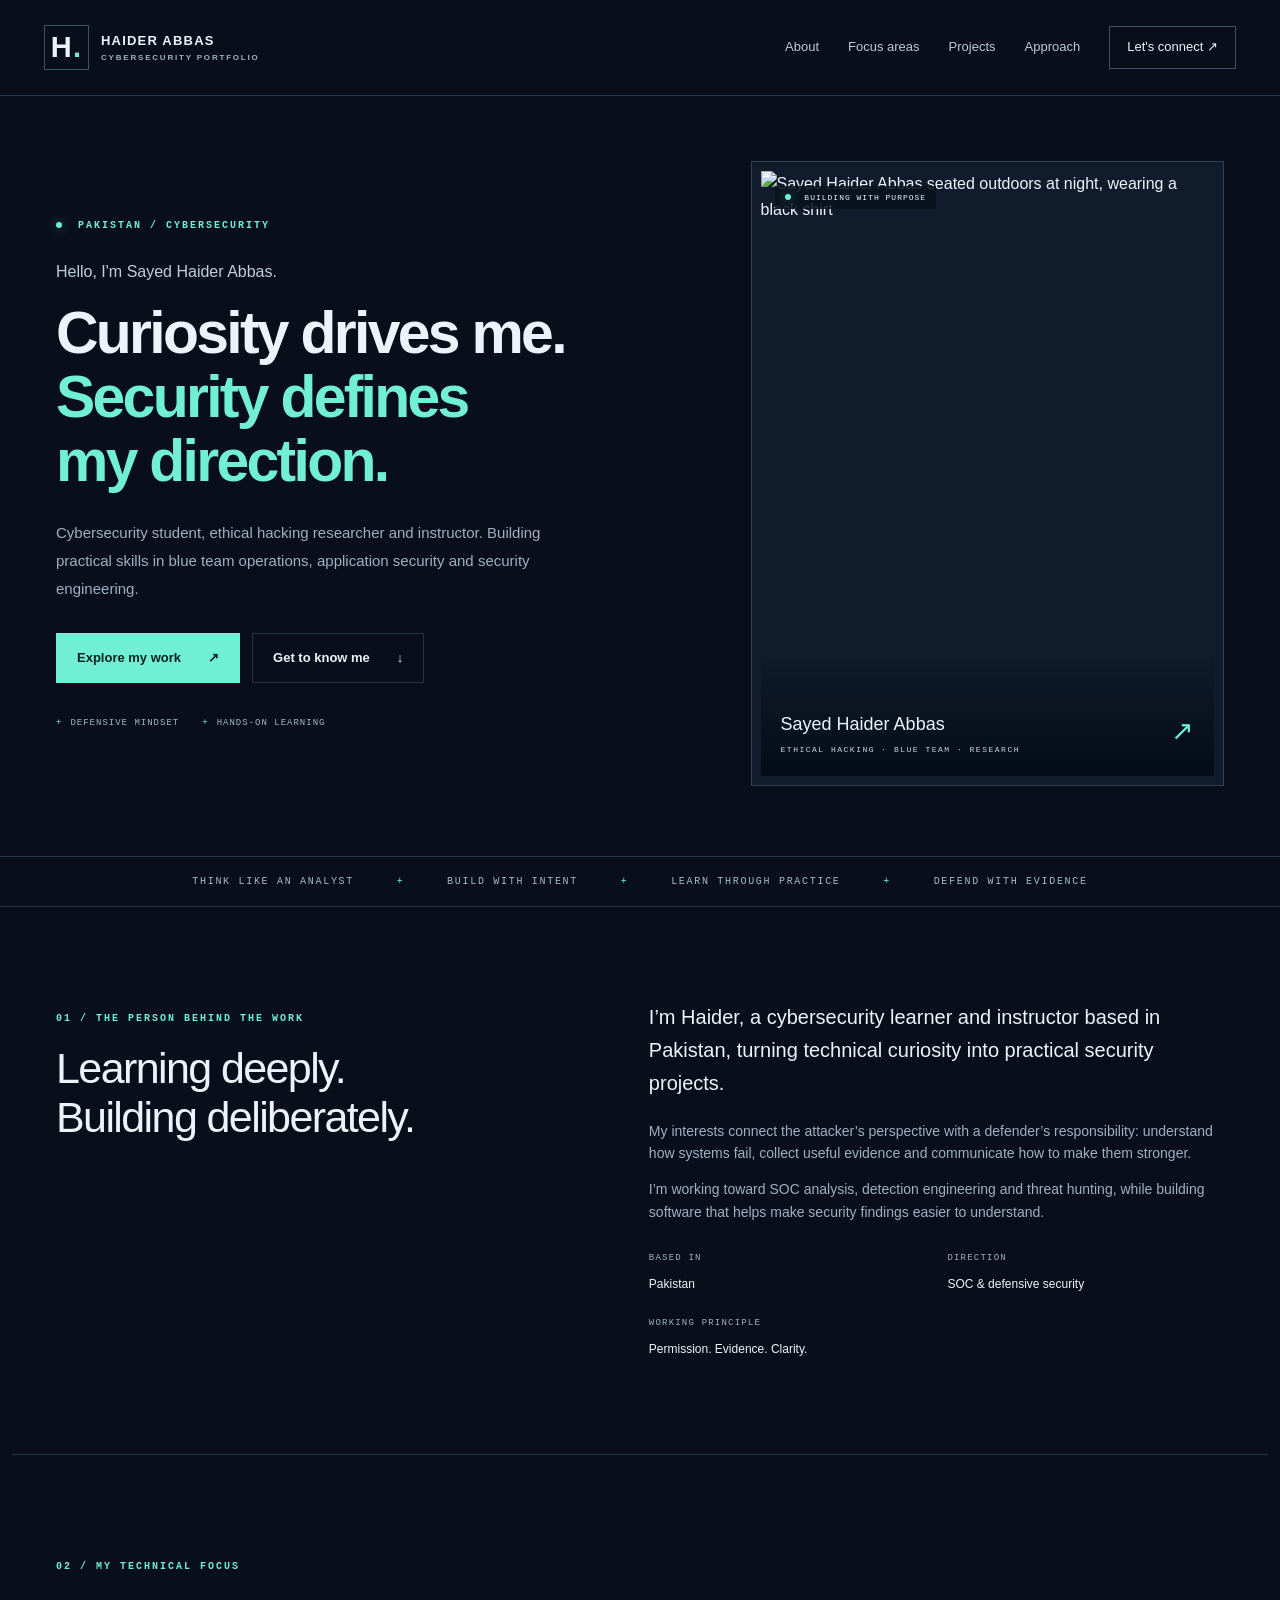
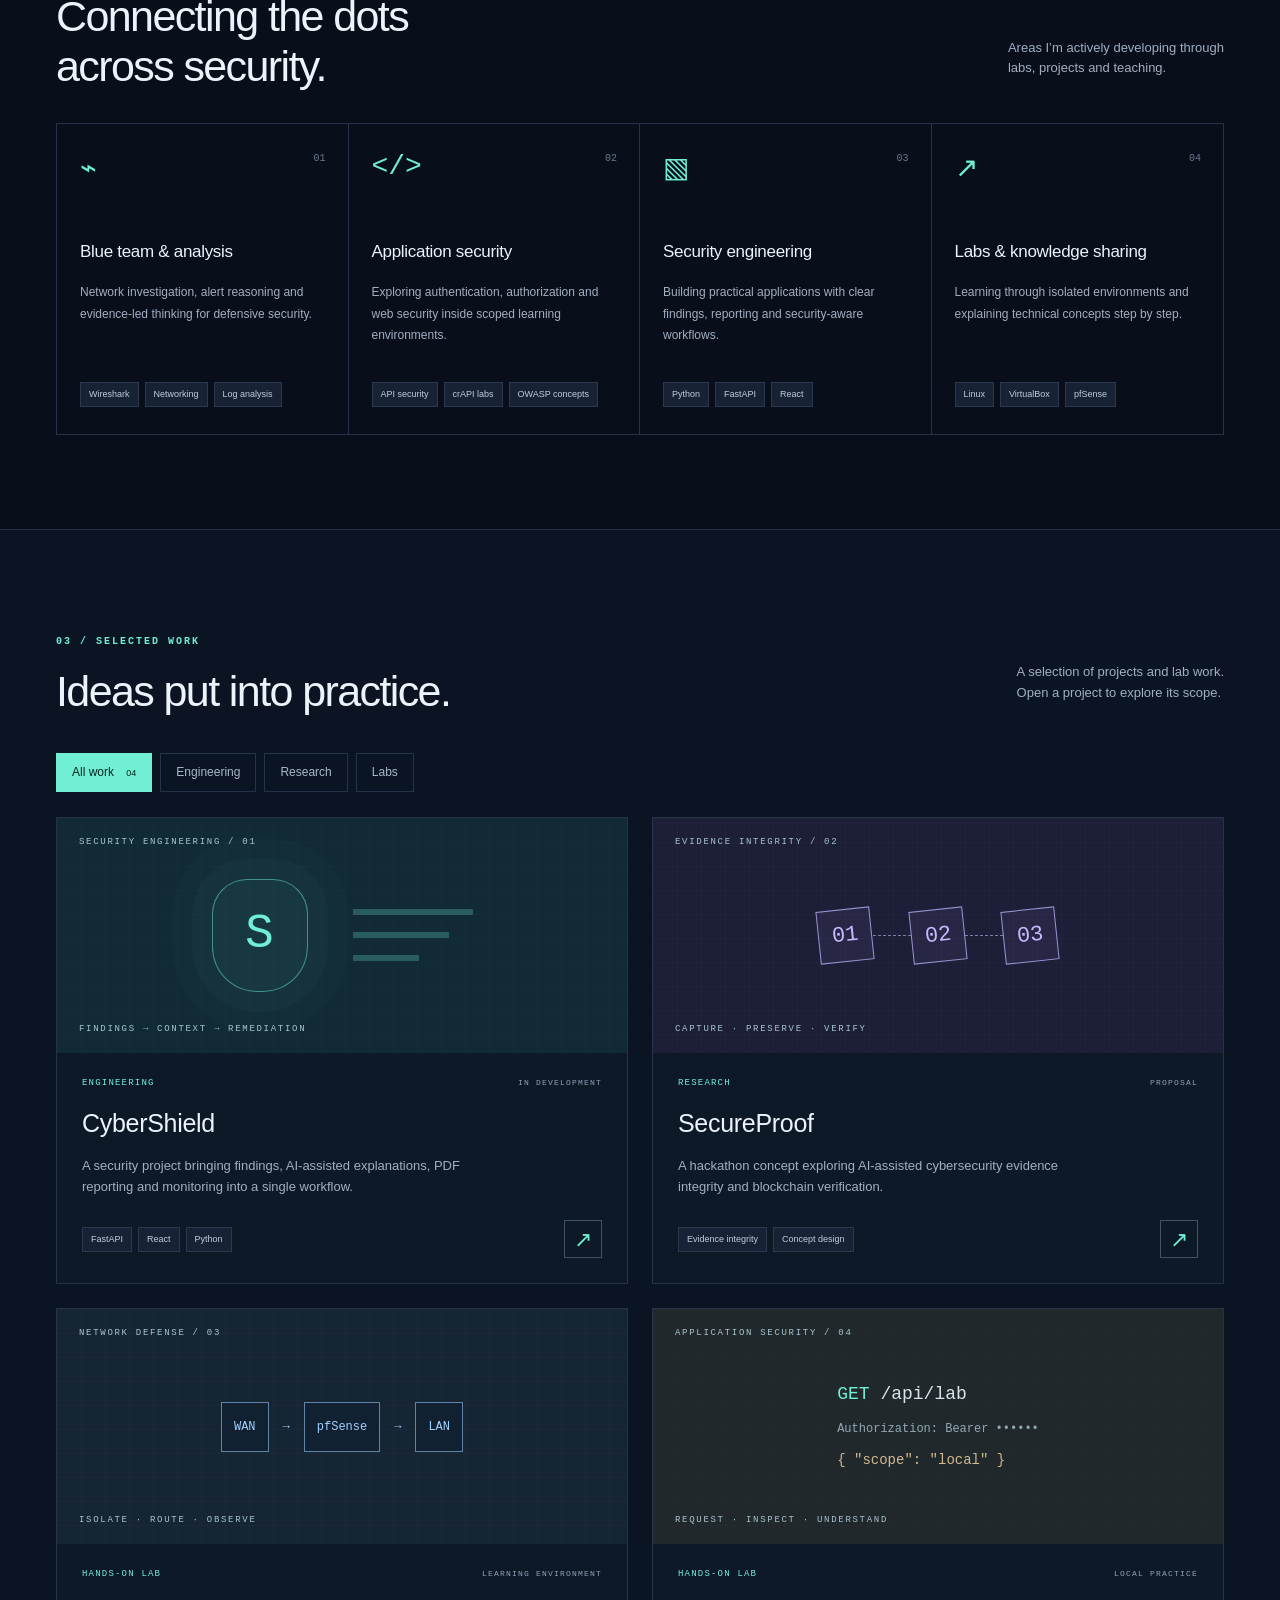
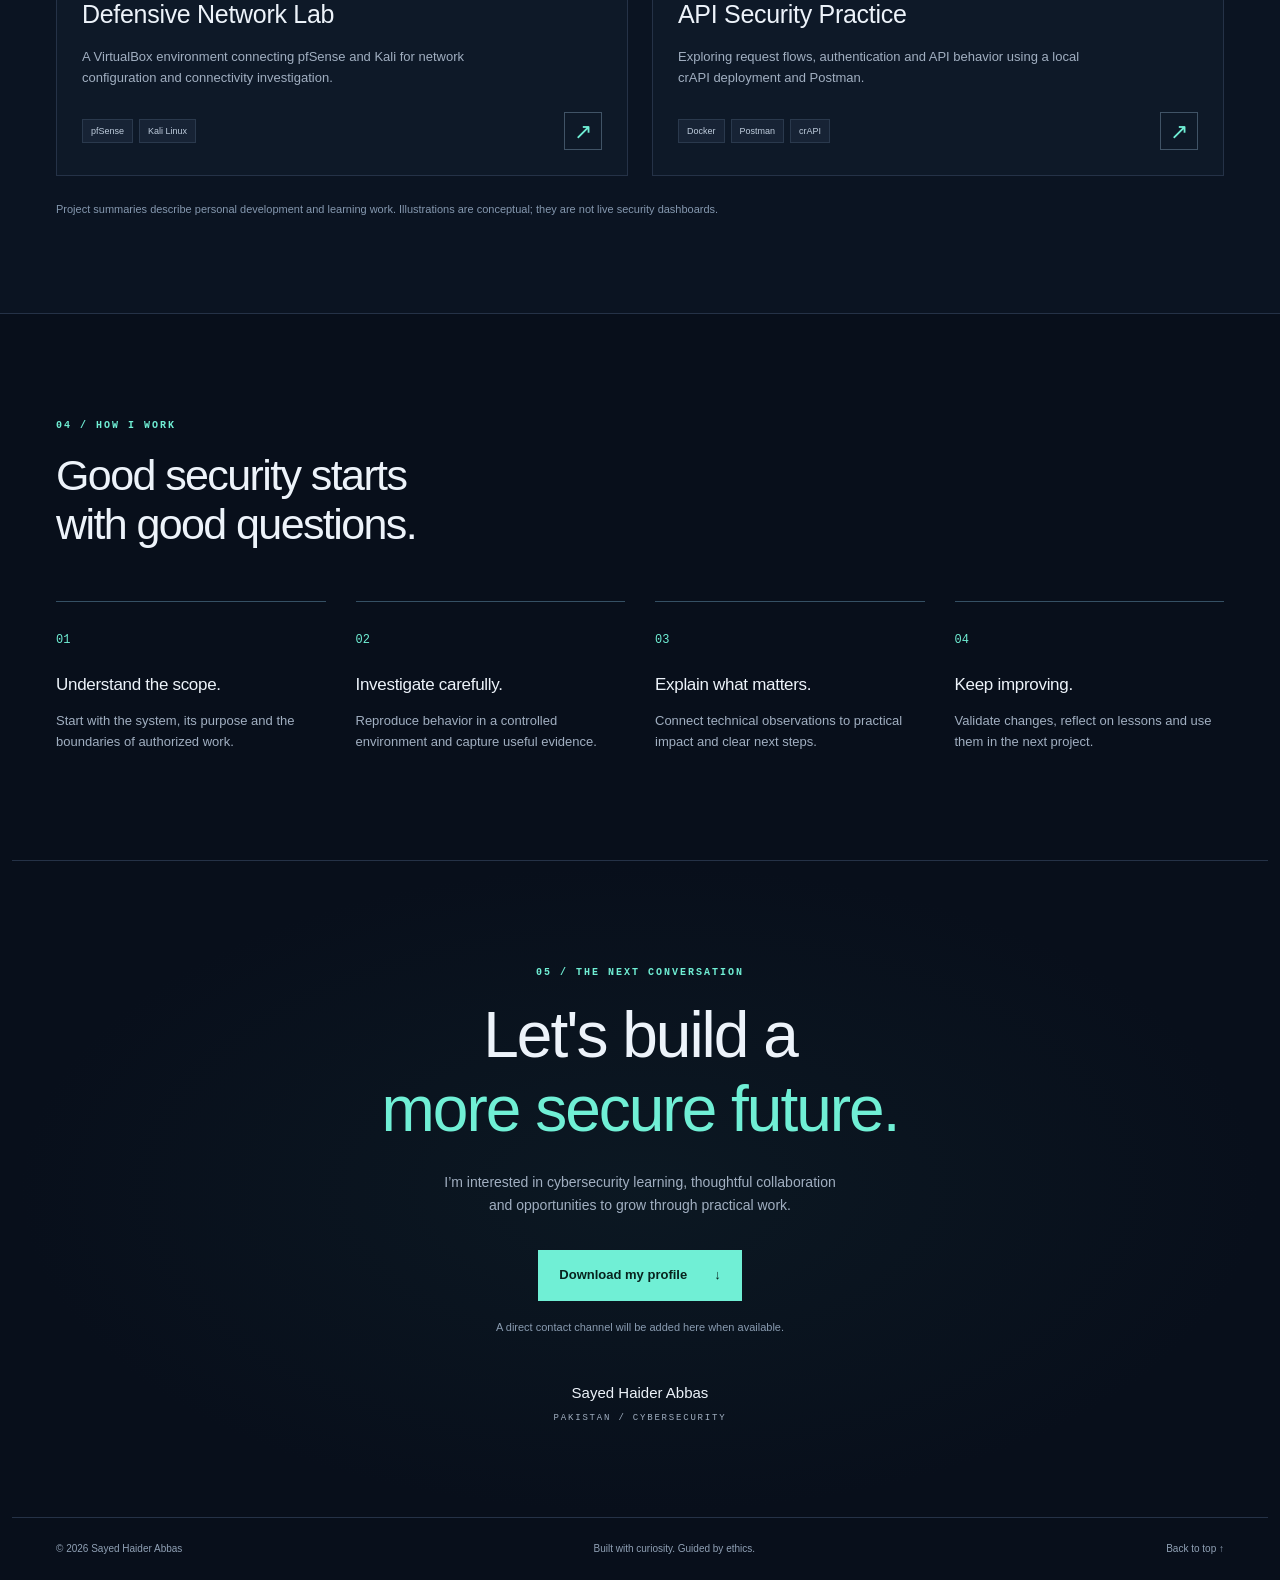
==== index.html @ 0810ecd5 "Add files via upload" ====
<!doctype html>
<html lang="en"><head><meta charset="utf-8"><meta name="viewport" content="width=device-width,initial-scale=1"><meta name="theme-color" content="#080f1b"><title>Sayed Haider Abbas | Cybersecurity Portfolio</title><meta name="description" content="Sayed Haider Abbas — cybersecurity student, ethical hacking researcher and instructor based in Pakistan. Explore defensive security labs and security engineering projects."><meta property="og:title" content="Sayed Haider Abbas | Cybersecurity"><meta property="og:description" content="Build. Investigate. Defend. Explore my security projects and hands-on learning."><meta property="og:type" content="website"><meta property="og:image" content="assets/haider-original.png"><link rel="icon" href="assets/favicon.svg"><link rel="stylesheet" href="style.css"><script src="app.js" defer></script></head>
<body><a class="skip" href="#main">Skip to content</a><header><a class="brand" href="#home" aria-label="Sayed Haider Abbas home"><span class="brand-icon">H<span>.</span></span><span>HAIDER ABBAS<small>CYBERSECURITY PORTFOLIO</small></span></a><button class="menu" aria-expanded="false" aria-controls="navigation">Menu <span>☰</span></button><nav id="navigation" aria-label="Main navigation"><a href="#about">About</a><a href="#expertise">Focus areas</a><a href="#projects">Projects</a><a href="#approach">Approach</a><a class="nav-cta" href="#connect">Let's connect ↗</a></nav></header>
<main id="main"><section class="hero wrap" id="home"><div class="hero-copy"><div class="eyebrow"><span class="dot"></span> PAKISTAN / CYBERSECURITY</div><p class="intro">Hello, I'm Sayed Haider Abbas.</p><h1>Curiosity drives me.<br><span>Security defines<br>my direction.</span></h1><p class="hero-description">Cybersecurity student, ethical hacking researcher and instructor. Building practical skills in blue team operations, application security and security engineering.</p><div class="actions"><a class="button primary" href="#projects">Explore my work <span>↗</span></a><a class="button secondary" href="#about">Get to know me <span>↓</span></a></div><div class="hero-tags"><span>DEFENSIVE MINDSET</span><span>HANDS-ON LEARNING</span></div></div><figure class="portrait"><img src="assets/haider-original.png" alt="Sayed Haider Abbas seated outdoors at night, wearing a black shirt" width="1152" height="1536" fetchpriority="high"><div class="portrait-top"><span class="dot"></span> BUILDING WITH PURPOSE</div><figcaption><span>Sayed Haider Abbas<small>ETHICAL HACKING · BLUE TEAM · RESEARCH</small></span><span class="portrait-mark">↗</span></figcaption></figure></section>
<div class="ticker" aria-label="Areas of interest"><div>THINK LIKE AN ANALYST <span>+</span> BUILD WITH INTENT <span>+</span> LEARN THROUGH PRACTICE <span>+</span> DEFEND WITH EVIDENCE</div></div>
<section class="wrap section about" id="about"><div><p class="eyebrow">01 / THE PERSON BEHIND THE WORK</p><h2>Learning deeply.<br>Building deliberately.</h2></div><div><p class="large-copy">I’m Haider, a cybersecurity learner and instructor based in Pakistan, turning technical curiosity into practical security projects.</p><p>My interests connect the attacker’s perspective with a defender’s responsibility: understand how systems fail, collect useful evidence and communicate how to make them stronger.</p><p>I’m working toward SOC analysis, detection engineering and threat hunting, while building software that helps make security findings easier to understand.</p><div class="about-details"><div><small>BASED IN</small><strong>Pakistan</strong></div><div><small>DIRECTION</small><strong>SOC & defensive security</strong></div><div><small>WORKING PRINCIPLE</small><strong>Permission. Evidence. Clarity.</strong></div></div></div></section>
<section class="wrap section" id="expertise"><div class="section-head"><div><p class="eyebrow">02 / MY TECHNICAL FOCUS</p><h2>Connecting the dots<br>across security.</h2></div><p>Areas I’m actively developing through<br>labs, projects and teaching.</p></div><div class="focus-grid"><article><span class="icon">⌁</span><span class="index">01</span><h3>Blue team & analysis</h3><p>Network investigation, alert reasoning and evidence-led thinking for defensive security.</p><div class="chips"><span>Wireshark</span><span>Networking</span><span>Log analysis</span></div></article><article><span class="icon">&lt;/&gt;</span><span class="index">02</span><h3>Application security</h3><p>Exploring authentication, authorization and web security inside scoped learning environments.</p><div class="chips"><span>API security</span><span>crAPI labs</span><span>OWASP concepts</span></div></article><article><span class="icon">▧</span><span class="index">03</span><h3>Security engineering</h3><p>Building practical applications with clear findings, reporting and security-aware workflows.</p><div class="chips"><span>Python</span><span>FastAPI</span><span>React</span></div></article><article><span class="icon">↗</span><span class="index">04</span><h3>Labs & knowledge sharing</h3><p>Learning through isolated environments and explaining technical concepts step by step.</p><div class="chips"><span>Linux</span><span>VirtualBox</span><span>pfSense</span></div></article></div></section>
<section class="projects-section" id="projects"><div class="wrap section"><div class="section-head"><div><p class="eyebrow">03 / SELECTED WORK</p><h2>Ideas put into practice.</h2></div><p>A selection of projects and lab work.<br>Open a project to explore its scope.</p></div><div class="filters" role="group" aria-label="Filter projects"><button class="active" data-filter="all" aria-pressed="true">All work <span>04</span></button><button data-filter="engineering" aria-pressed="false">Engineering</button><button data-filter="research" aria-pressed="false">Research</button><button data-filter="labs" aria-pressed="false">Labs</button></div><div class="project-grid">
<article class="project featured" data-category="engineering"><div class="project-art shield-art" aria-hidden="true"><span class="art-label">SECURITY ENGINEERING / 01</span><div class="shield">S</div><div class="art-lines"><span></span><span></span><span></span></div><span class="art-bottom">FINDINGS → CONTEXT → REMEDIATION</span></div><div class="project-content"><div class="project-meta">ENGINEERING <span>IN DEVELOPMENT</span></div><h3>CyberShield</h3><p>A security project bringing findings, AI-assisted explanations, PDF reporting and monitoring into a single workflow.</p><div class="project-footer"><div class="chips"><span>FastAPI</span><span>React</span><span>Python</span></div><button class="project-open" data-project="cybershield" aria-label="Explore CyberShield">↗</button></div></div></article>
<article class="project" data-category="research"><div class="project-art proof-art" aria-hidden="true"><span class="art-label">EVIDENCE INTEGRITY / 02</span><div class="proof-nodes"><span>01</span><i></i><span>02</span><i></i><span>03</span></div><span class="art-bottom">CAPTURE · PRESERVE · VERIFY</span></div><div class="project-content"><div class="project-meta">RESEARCH <span>PROPOSAL</span></div><h3>SecureProof</h3><p>A hackathon concept exploring AI-assisted cybersecurity evidence integrity and blockchain verification.</p><div class="project-footer"><div class="chips"><span>Evidence integrity</span><span>Concept design</span></div><button class="project-open" data-project="secureproof" aria-label="Explore SecureProof">↗</button></div></div></article>
<article class="project" data-category="labs"><div class="project-art network-art" aria-hidden="true"><span class="art-label">NETWORK DEFENSE / 03</span><div class="network-nodes"><span>WAN</span><b>→</b><span>pfSense</span><b>→</b><span>LAN</span></div><span class="art-bottom">ISOLATE · ROUTE · OBSERVE</span></div><div class="project-content"><div class="project-meta">HANDS-ON LAB <span>LEARNING ENVIRONMENT</span></div><h3>Defensive Network Lab</h3><p>A VirtualBox environment connecting pfSense and Kali for network configuration and connectivity investigation.</p><div class="project-footer"><div class="chips"><span>pfSense</span><span>Kali Linux</span></div><button class="project-open" data-project="network" aria-label="Explore Defensive Network Lab">↗</button></div></div></article>
<article class="project" data-category="labs"><div class="project-art api-art" aria-hidden="true"><span class="art-label">APPLICATION SECURITY / 04</span><div class="api-code"><span>GET</span> /api/lab<br><small>Authorization: Bearer ••••••</small><br><strong>{ "scope": "local" }</strong></div><span class="art-bottom">REQUEST · INSPECT · UNDERSTAND</span></div><div class="project-content"><div class="project-meta">HANDS-ON LAB <span>LOCAL PRACTICE</span></div><h3>API Security Practice</h3><p>Exploring request flows, authentication and API behavior using a local crAPI deployment and Postman.</p><div class="project-footer"><div class="chips"><span>Docker</span><span>Postman</span><span>crAPI</span></div><button class="project-open" data-project="api" aria-label="Explore API Security Practice">↗</button></div></div></article></div><p class="project-note">Project summaries describe personal development and learning work. Illustrations are conceptual; they are not live security dashboards.</p></div></section>
<section class="wrap section" id="approach"><div class="section-head"><div><p class="eyebrow">04 / HOW I WORK</p><h2>Good security starts<br>with good questions.</h2></div></div><div class="steps"><article><span>01</span><h3>Understand the scope.</h3><p>Start with the system, its purpose and the boundaries of authorized work.</p></article><article><span>02</span><h3>Investigate carefully.</h3><p>Reproduce behavior in a controlled environment and capture useful evidence.</p></article><article><span>03</span><h3>Explain what matters.</h3><p>Connect technical observations to practical impact and clear next steps.</p></article><article><span>04</span><h3>Keep improving.</h3><p>Validate changes, reflect on lessons and use them in the next project.</p></article></div></section>
<section class="wrap connect section" id="connect"><p class="eyebrow">05 / THE NEXT CONVERSATION</p><h2>Let's build a<br><span>more secure future.</span></h2><p>I’m interested in cybersecurity learning, thoughtful collaboration<br>and opportunities to grow through practical work.</p><a class="button primary" href="profile.txt" download>Download my profile <span>↓</span></a><p class="contact-note">A direct contact channel will be added here when available.</p><div class="signature">Sayed Haider Abbas <span>PAKISTAN / CYBERSECURITY</span></div></section></main><footer class="wrap"><span>© <span id="year">2026</span> Sayed Haider Abbas</span><span>Built with curiosity. Guided by ethics.</span><a href="#home">Back to top ↑</a></footer>
<dialog id="project-dialog" aria-labelledby="dialog-title"><button class="close" aria-label="Close project details">×</button><p class="eyebrow" id="dialog-category"></p><h2 id="dialog-title"></h2><p id="dialog-description"></p><h3>Project scope</h3><ul id="dialog-points"></ul><div class="dialog-note" id="dialog-status"></div><button class="button secondary close-bottom">Back to projects</button></dialog></body></html>
---- style.css ----
:root{--bg:#080f1b;--surface:#101b2b;--text:#edf3fa;--muted:#a1afc1;--line:#253247;--accent:#70efd5}*{box-sizing:border-box}html{scroll-behavior:smooth;scroll-padding-top:100px}body{margin:0;background:var(--bg);color:var(--text);font-family:Arial,Helvetica,sans-serif;line-height:1.6}a{color:inherit;text-decoration:none}button{font:inherit;cursor:pointer}button,a{-webkit-tap-highlight-color:transparent}button:focus-visible,a:focus-visible{outline:3px solid var(--accent);outline-offset:5px}.wrap{max-width:1256px;margin:auto;padding-left:44px;padding-right:44px}header{max-width:1360px;margin:auto;padding:25px 44px;display:flex;align-items:center;justify-content:space-between;border-bottom:1px solid var(--line);gap:24px}.brand{display:flex;align-items:center;gap:12px;font-size:13px;letter-spacing:1.2px;font-weight:700}.brand small{display:block;font-size:8px;letter-spacing:1.8px;color:var(--muted)}.brand-icon{font-size:29px;border:1px solid #3c5365;width:45px;height:45px;text-align:center;line-height:42px}.brand-icon span{color:var(--accent)}nav{display:flex;align-items:center;gap:29px;font-size:13px;color:#bdc8d6}nav a:hover{color:var(--accent)}.nav-cta{border:1px solid #415165;padding:10px 17px;color:var(--text)}.menu{display:none}.hero{display:grid;grid-template-columns:1.15fr .85fr;gap:54px;align-items:center;padding-top:65px;padding-bottom:70px}.eyebrow{font:10px/1.6 'Courier New',monospace;letter-spacing:2px;color:var(--accent);font-weight:bold}.dot{width:6px;height:6px;background:var(--accent);display:inline-block;border-radius:50%;box-shadow:0 0 12px #70efd57a;margin-right:8px}.intro{font-size:16px;margin:25px 0 16px;color:#c2cddd}h1{font-size:clamp(37px,4.6vw,62px);font-weight:600;letter-spacing:-2.7px;line-height:1.09;margin:0}h1 span{color:var(--accent)}.hero-description{max-width:510px;font-size:15px;color:var(--muted);margin:26px 0 30px;line-height:1.85}.actions{display:flex;gap:12px;flex-wrap:wrap}.button{display:inline-flex;justify-content:space-between;align-items:center;gap:27px;padding:14px 20px;font-size:13px;font-weight:700;border:1px solid var(--line);transition:transform .2s,background .2s}.button:hover{transform:translateY(-3px)}.primary{background:var(--accent);border-color:var(--accent);color:#08231e}.secondary{background:transparent;color:var(--text)}.hero-tags{display:flex;gap:23px;margin-top:35px;font:9px 'Courier New',monospace;color:#a4b6cb;letter-spacing:1px}.hero-tags span:before{content:'+';color:var(--accent);margin-right:8px}.portrait{position:relative;margin:0;border:1px solid #344256;padding:9px;background:#101c2b}.portrait img{display:block;width:100%;height:auto}.portrait-top{position:absolute;top:24px;left:23px;background:#09121cdb;padding:7px 10px;font:8px 'Courier New',monospace;letter-spacing:1px}.portrait figcaption{position:absolute;left:9px;right:9px;bottom:9px;background:linear-gradient(transparent,#030b15f5);padding:60px 20px 22px;display:flex;align-items:center;justify-content:space-between;font-size:18px}.portrait small{display:block;color:#c9d7e6;letter-spacing:1.5px;font:8px 'Courier New',monospace;margin-top:6px}.portrait-mark{font-size:27px;color:var(--accent)}.ticker{border-block:1px solid var(--line);color:#a8b8ca;padding:19px 22px;text-align:center;font:10px 'Courier New',monospace;letter-spacing:1.7px}.ticker span{color:var(--accent);margin:0 35px}.section{padding-top:94px;padding-bottom:94px}.about{display:grid;grid-template-columns:1fr 1.1fr;gap:70px;border-bottom:1px solid var(--line)}h2{font-size:clamp(30px,3.5vw,43px);font-weight:500;letter-spacing:-1.6px;line-height:1.16;margin:17px 0 25px}.about p:not(.eyebrow){color:var(--muted);font-size:14px}.about p.large-copy{font-size:20px;line-height:1.65;color:var(--text);margin-top:0}.about-details{display:grid;grid-template-columns:1fr 1fr;gap:22px;margin-top:30px}.about-details small{display:block;font:9px 'Courier New',monospace;letter-spacing:1.2px;color:var(--muted);margin-bottom:7px}.about-details strong{font-size:12px;font-weight:500}.section-head{display:flex;align-items:end;justify-content:space-between;gap:30px;margin-bottom:31px}.section-head h2{margin-bottom:0}.section-head>p{font-size:13px;color:var(--muted)}.focus-grid{display:grid;grid-template-columns:repeat(4,1fr);border:1px solid var(--line)}.focus-grid article{position:relative;padding:27px 23px;border-right:1px solid var(--line)}.focus-grid article:last-child{border-right:0}.icon{display:block;font:28px monospace;color:var(--accent);height:70px}.index{position:absolute;top:29px;right:22px;color:#68798e;font:10px monospace}h3{font-size:17px;font-weight:500;letter-spacing:-.3px}.focus-grid p{font-size:12px;color:var(--muted);line-height:1.8;min-height:88px}.chips{display:flex;flex-wrap:wrap;gap:6px}.chips span{font-size:9px;padding:4px 8px;background:#172335;color:#bfcddd;border:1px solid #2a394d}.projects-section{background:#0b1422;border-block:1px solid var(--line)}.filters{display:flex;gap:8px;flex-wrap:wrap;margin:36px 0 25px}.filters button{border:1px solid var(--line);color:#a7b7ca;background:transparent;padding:9px 15px;font-size:12px}.filters button.active{background:var(--accent);color:#07251f;border-color:var(--accent)}.filters span{font-size:9px;margin-left:9px}.project-grid{display:grid;grid-template-columns:1fr 1fr;gap:24px}.project{border:1px solid var(--line);background:#0e1928;transition:border-color .2s}.project:hover{border-color:#587485}.project[hidden]{display:none}.project-art{height:235px;position:relative;display:flex;align-items:center;justify-content:center;overflow:hidden;background-color:#112a36;background-image:linear-gradient(#ffffff04 1px,transparent 1px),linear-gradient(90deg,#ffffff04 1px,transparent 1px);background-size:24px 24px}.art-label,.art-bottom{position:absolute;left:22px;font:9px 'Courier New',monospace;letter-spacing:1.7px;color:#a7c6cf}.art-label{top:19px}.art-bottom{bottom:19px}.shield{width:96px;height:113px;border:1px solid #70efd580;border-radius:35px 35px 45px 45px;background:#70efd512;font:48px/108px monospace;text-align:center;color:var(--accent);box-shadow:0 0 0 20px #70efd506,0 0 0 40px #70efd504}.art-lines{margin-left:45px;width:120px}.art-lines span{display:block;height:6px;margin:17px 0;background:#70efd540}.art-lines span:nth-child(2){width:80%}.art-lines span:nth-child(3){width:55%}.proof-art{background-color:#1d1e38}.proof-nodes{display:flex;align-items:center}.proof-nodes span{border:1px solid #9a93d1;padding:13px;font:22px monospace;color:#c4bbff;transform:rotate(-6deg);background:#b09cf011}.proof-nodes i{width:38px;border-top:1px dashed #827aa7}.network-art{background-color:#162534}.network-nodes{display:flex;align-items:center;gap:14px;font:12px monospace;color:#a1d1ff}.network-nodes span{padding:17px 12px;border:1px solid #6184a6;background:#122131}.network-nodes b{font-weight:normal}.api-art{background-color:#20282b}.api-code{font:18px/1.8 monospace;color:#d7e5eb}.api-code span{color:var(--accent)}.api-code small{font-size:12px;color:#92a8b3}.api-code strong{font-size:14px;color:#d1b991;font-weight:400}.project-content{padding:25px}.project-meta{font:9px monospace;letter-spacing:1.2px;color:var(--accent);display:flex;justify-content:space-between;gap:12px}.project-meta span{color:#91a3b9;font-size:8px}.project h3{font-size:25px;margin:15px 0 10px}.project p{font-size:13px;color:var(--muted);max-width:420px}.project-footer{display:flex;align-items:center;justify-content:space-between;gap:16px;margin-top:23px}.project-open{border:1px solid #405366;background:transparent;color:var(--accent);width:38px;height:38px;flex-shrink:0;font-size:22px}.project-open:hover{background:#70efd518}.project-note{font-size:11px;color:#8598af;margin:25px 0 0}.steps{display:grid;grid-template-columns:repeat(4,1fr);gap:30px;padding-top:20px}.steps article{border-top:1px solid #355064;padding-top:23px}.steps span{color:var(--accent);font:12px monospace}.steps h3{margin:20px 0 12px}.steps p{font-size:13px;color:var(--muted)}.connect{border-top:1px solid var(--line);text-align:center;background:radial-gradient(ellipse at center,#142d344d,transparent 70%)}.connect h2{font-size:clamp(37px,5vw,64px);letter-spacing:-2px}.connect h2 span{color:var(--accent)}.connect>p:not(.eyebrow){color:var(--muted);font-size:14px}.connect .button{margin-top:20px}.connect p.contact-note{font-size:11px;color:#899bb0;margin-top:18px}.signature{font-size:15px;margin-top:45px}.signature span{display:block;font:9px monospace;letter-spacing:1.8px;color:var(--muted);margin-top:8px}footer{border-top:1px solid var(--line);padding-top:23px;padding-bottom:23px;display:flex;justify-content:space-between;gap:20px;font-size:10px;color:#90a1b5}dialog{background:#101c2c;color:var(--text);border:1px solid #3c566b;max-width:650px;width:calc(100% - 32px);padding:40px;max-height:85vh;overflow:auto}dialog::backdrop{background:#020710d9;backdrop-filter:blur(5px)}dialog h2{font-size:35px}dialog p,dialog li{font-size:14px;color:#b9c8d8}dialog li{margin:10px 0}dialog ul{padding-left:20px}.close{position:absolute;right:14px;top:8px;color:white;background:none;border:0;font-size:30px}.dialog-note{font-size:12px;color:var(--accent);padding:15px;background:#70efd509;border-left:2px solid var(--accent);margin:25px 0}.skip{position:fixed;top:-80px;background:var(--accent);color:#06271e;z-index:10;padding:12px}.skip:focus{top:0}body.modal-open{overflow:hidden}@media(min-width:1400px){.hero{gap:80px}}@media(max-width:1000px){.wrap{padding-left:30px;padding-right:30px}header{padding:20px 30px}nav{gap:18px}.hero{gap:30px}h1{letter-spacing:-1.8px}.hero-tags{font-size:8px;gap:12px}.focus-grid{grid-template-columns:1fr 1fr}.focus-grid article:nth-child(2){border-right:0}.focus-grid article:nth-child(-n+2){border-bottom:1px solid var(--line)}.focus-grid p{min-height:0}.ticker span{margin:0 12px}.about{gap:35px}.steps{gap:20px}}@media(max-width:720px){header{padding:18px 22px;position:relative}.brand{font-size:11px}.brand small{font-size:7px}.menu{display:block;background:none;border:1px solid #3d4e63;color:var(--text);padding:7px 11px;font-size:12px}.menu span{margin-left:8px}nav{display:none;position:absolute;top:83px;left:0;right:0;background:#101b2b;padding:22px;z-index:5;border-bottom:1px solid var(--line);flex-direction:column;align-items:stretch}nav.open{display:flex}.wrap{padding-left:23px;padding-right:23px}.hero{grid-template-columns:1fr;padding-top:38px;padding-bottom:40px;gap:36px}.hero-copy{max-width:580px}h1{font-size:clamp(37px,8.5vw,57px)}.intro{margin-top:20px;font-size:14px}.hero-description{font-size:14px}.hero-tags{font-size:8px;margin-top:25px}.portrait{max-width:430px;width:100%;margin:auto}.ticker{font-size:8px;line-height:2.5}.ticker span{margin:0 10px}.section{padding-top:58px;padding-bottom:58px}.about{grid-template-columns:1fr;gap:10px}.section-head{align-items:start;flex-direction:column;gap:8px}.section-head>p br{display:none}.focus-grid article{padding:22px 17px}.focus-grid h3{font-size:16px}.project-grid{grid-template-columns:1fr}.project-art{height:225px}.project-content{padding:22px}.steps{grid-template-columns:1fr 1fr;gap:25px}.connect>p br{display:none}footer{flex-wrap:wrap;font-size:10px}footer>span:nth-child(2){display:none}dialog{padding:32px 23px}dialog h2{font-size:29px}}@media(prefers-reduced-motion:reduce){html{scroll-behavior:auto}*{transition:none!important}}
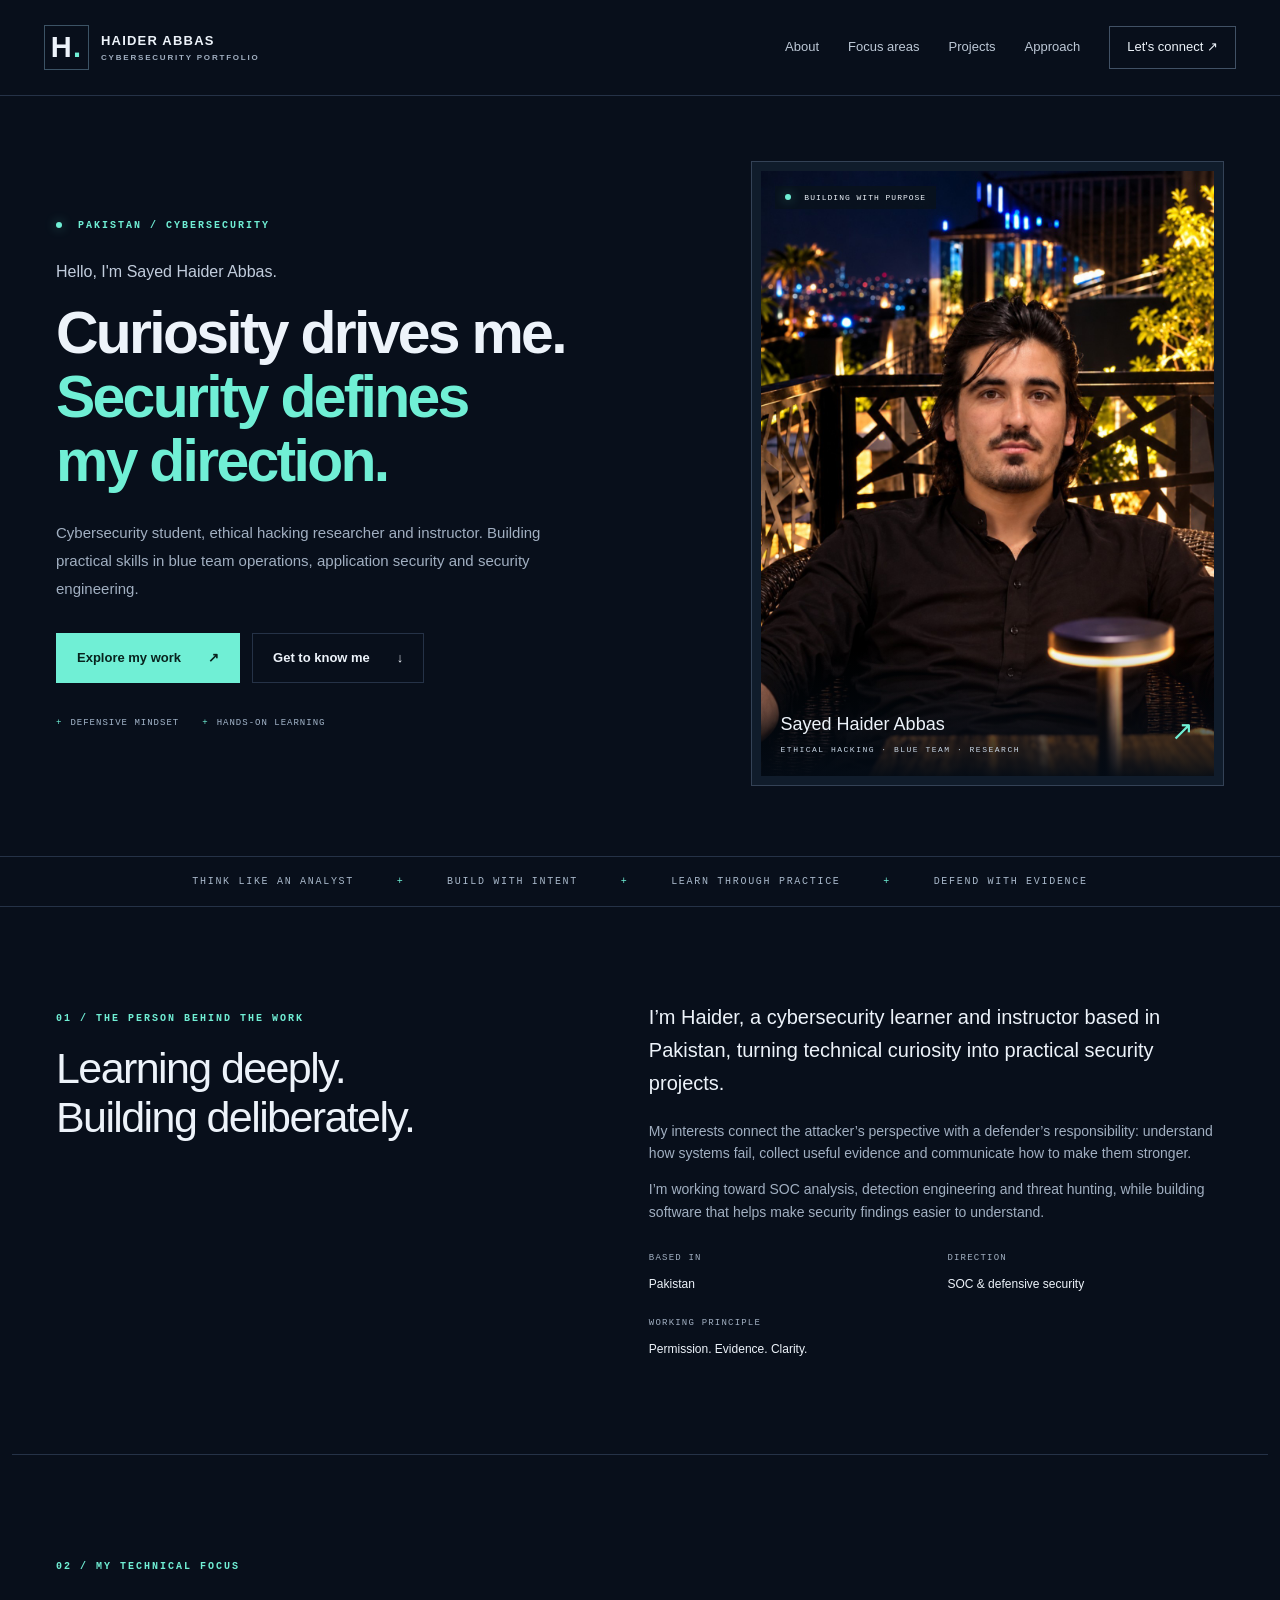
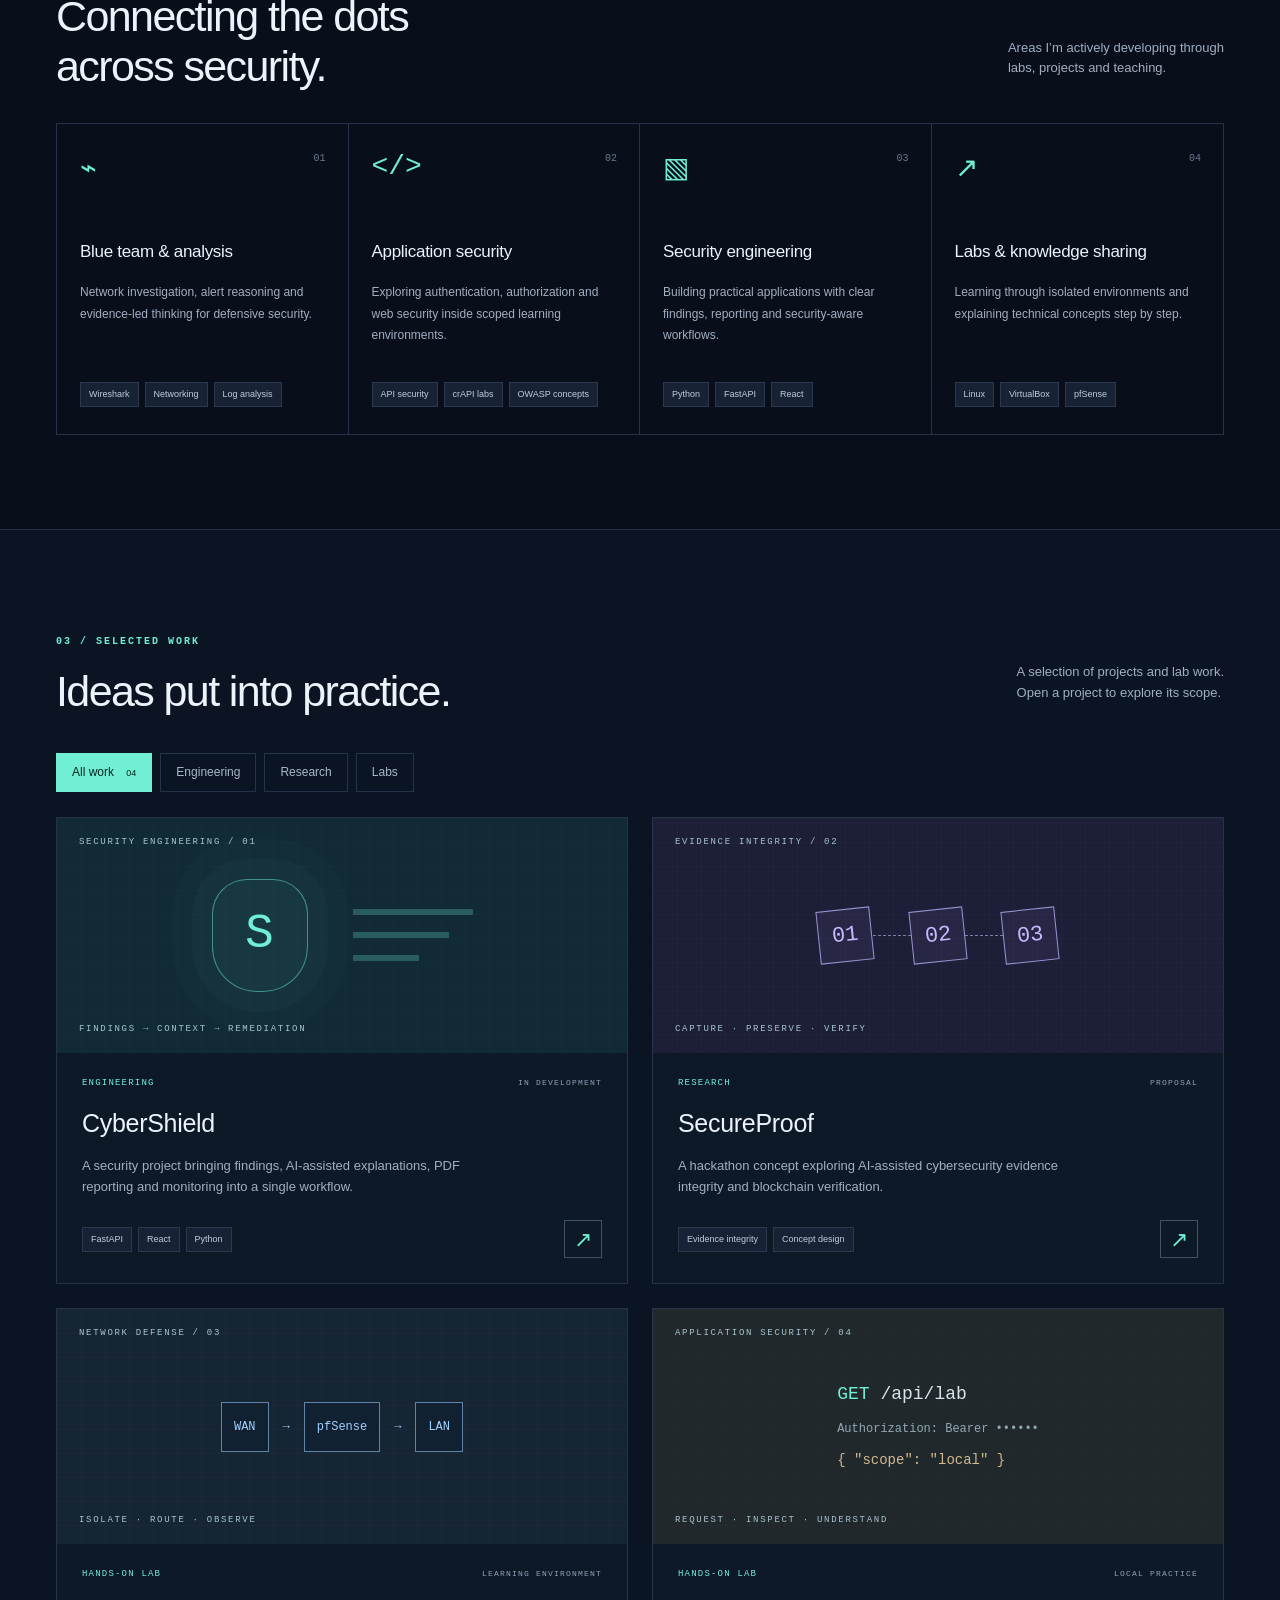
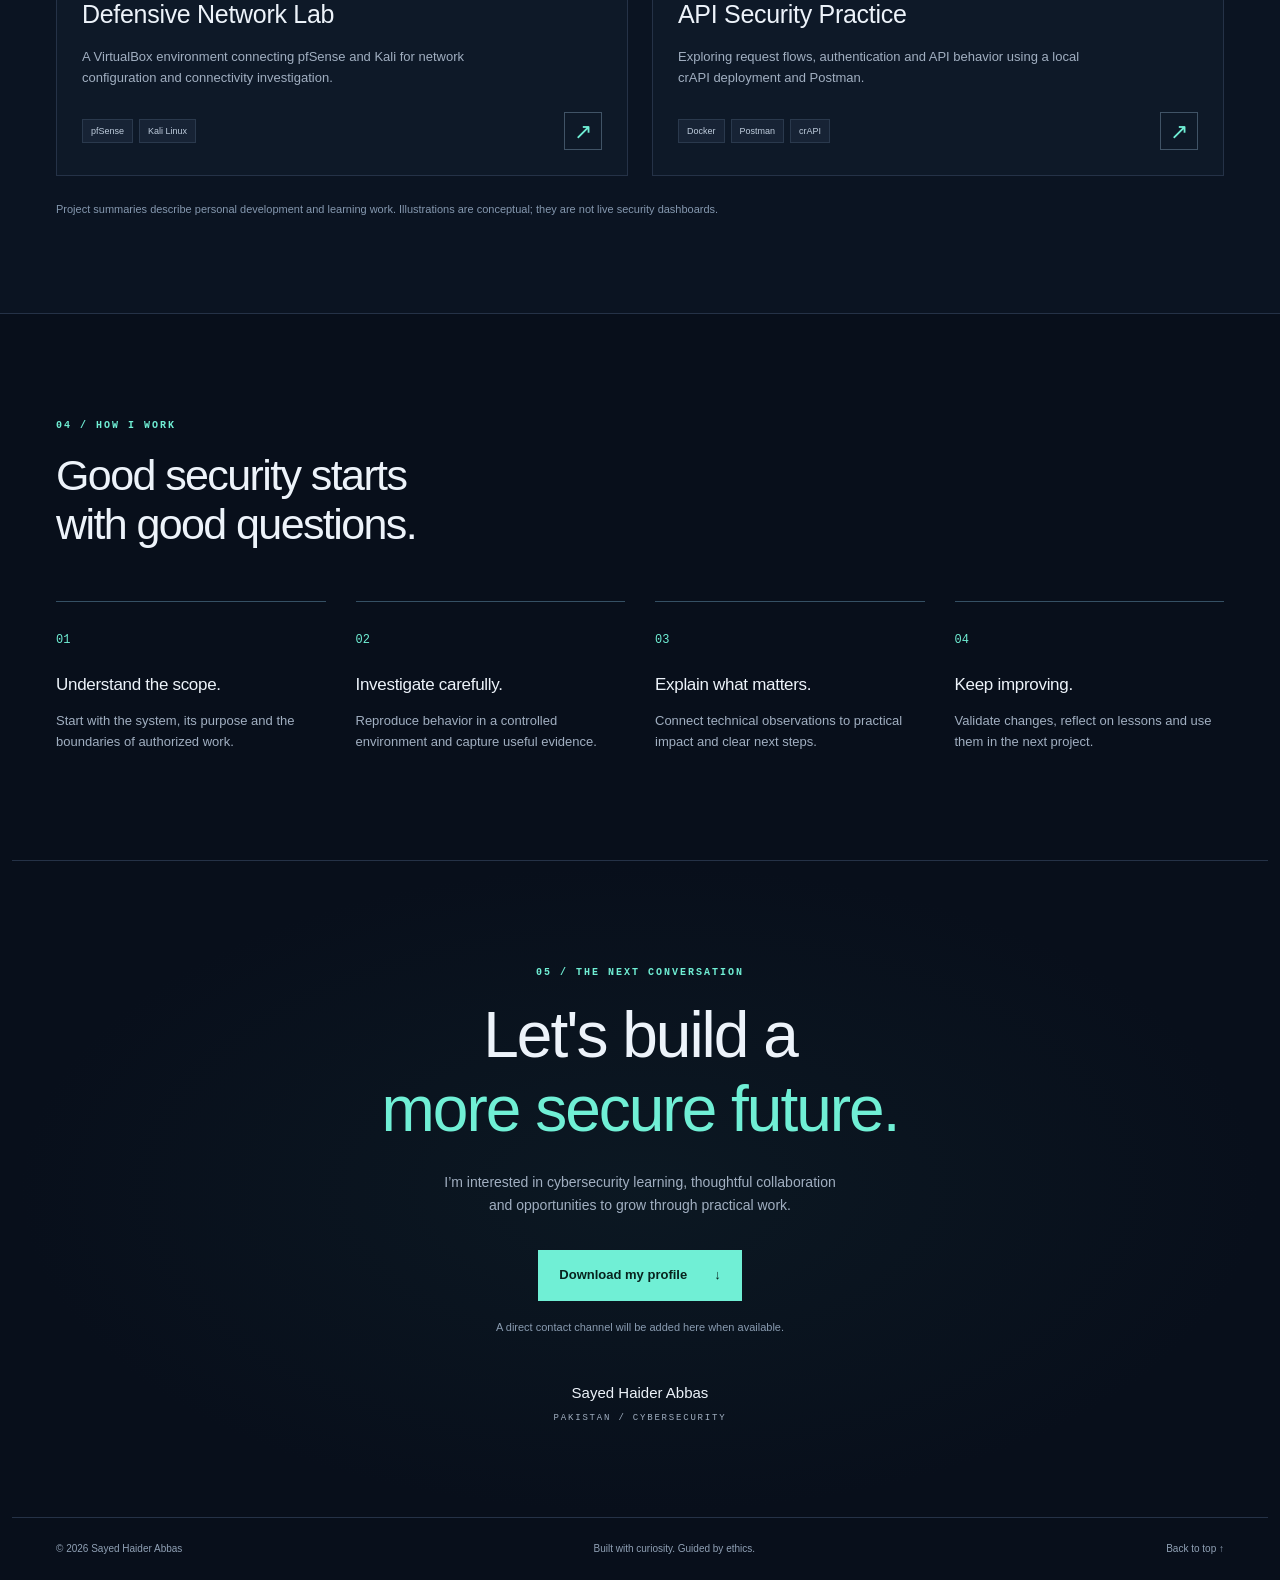
==== commit 76f73efe: "Fix portrait and favicon paths for uploaded repository layout" ====
--- a/index.html
+++ b/index.html
@@ -1,7 +1,7 @@
 <!doctype html>
-<html lang="en"><head><meta charset="utf-8"><meta name="viewport" content="width=device-width,initial-scale=1"><meta name="theme-color" content="#080f1b"><title>Sayed Haider Abbas | Cybersecurity Portfolio</title><meta name="description" content="Sayed Haider Abbas — cybersecurity student, ethical hacking researcher and instructor based in Pakistan. Explore defensive security labs and security engineering projects."><meta property="og:title" content="Sayed Haider Abbas | Cybersecurity"><meta property="og:description" content="Build. Investigate. Defend. Explore my security projects and hands-on learning."><meta property="og:type" content="website"><meta property="og:image" content="assets/haider-original.png"><link rel="icon" href="assets/favicon.svg"><link rel="stylesheet" href="style.css"><script src="app.js" defer></script></head>
+<html lang="en"><head><meta charset="utf-8"><meta name="viewport" content="width=device-width,initial-scale=1"><meta name="theme-color" content="#080f1b"><title>Sayed Haider Abbas | Cybersecurity Portfolio</title><meta name="description" content="Sayed Haider Abbas — cybersecurity student, ethical hacking researcher and instructor based in Pakistan. Explore defensive security labs and security engineering projects."><meta property="og:title" content="Sayed Haider Abbas | Cybersecurity"><meta property="og:description" content="Build. Investigate. Defend. Explore my security projects and hands-on learning."><meta property="og:type" content="website"><meta property="og:image" content="haider-original.png"><link rel="icon" href="favicon.svg"><link rel="stylesheet" href="style.css"><script src="app.js" defer></script></head>
 <body><a class="skip" href="#main">Skip to content</a><header><a class="brand" href="#home" aria-label="Sayed Haider Abbas home"><span class="brand-icon">H<span>.</span></span><span>HAIDER ABBAS<small>CYBERSECURITY PORTFOLIO</small></span></a><button class="menu" aria-expanded="false" aria-controls="navigation">Menu <span>☰</span></button><nav id="navigation" aria-label="Main navigation"><a href="#about">About</a><a href="#expertise">Focus areas</a><a href="#projects">Projects</a><a href="#approach">Approach</a><a class="nav-cta" href="#connect">Let's connect ↗</a></nav></header>
-<main id="main"><section class="hero wrap" id="home"><div class="hero-copy"><div class="eyebrow"><span class="dot"></span> PAKISTAN / CYBERSECURITY</div><p class="intro">Hello, I'm Sayed Haider Abbas.</p><h1>Curiosity drives me.<br><span>Security defines<br>my direction.</span></h1><p class="hero-description">Cybersecurity student, ethical hacking researcher and instructor. Building practical skills in blue team operations, application security and security engineering.</p><div class="actions"><a class="button primary" href="#projects">Explore my work <span>↗</span></a><a class="button secondary" href="#about">Get to know me <span>↓</span></a></div><div class="hero-tags"><span>DEFENSIVE MINDSET</span><span>HANDS-ON LEARNING</span></div></div><figure class="portrait"><img src="assets/haider-original.png" alt="Sayed Haider Abbas seated outdoors at night, wearing a black shirt" width="1152" height="1536" fetchpriority="high"><div class="portrait-top"><span class="dot"></span> BUILDING WITH PURPOSE</div><figcaption><span>Sayed Haider Abbas<small>ETHICAL HACKING · BLUE TEAM · RESEARCH</small></span><span class="portrait-mark">↗</span></figcaption></figure></section>
+<main id="main"><section class="hero wrap" id="home"><div class="hero-copy"><div class="eyebrow"><span class="dot"></span> PAKISTAN / CYBERSECURITY</div><p class="intro">Hello, I'm Sayed Haider Abbas.</p><h1>Curiosity drives me.<br><span>Security defines<br>my direction.</span></h1><p class="hero-description">Cybersecurity student, ethical hacking researcher and instructor. Building practical skills in blue team operations, application security and security engineering.</p><div class="actions"><a class="button primary" href="#projects">Explore my work <span>↗</span></a><a class="button secondary" href="#about">Get to know me <span>↓</span></a></div><div class="hero-tags"><span>DEFENSIVE MINDSET</span><span>HANDS-ON LEARNING</span></div></div><figure class="portrait"><img src="haider-original.png" alt="Sayed Haider Abbas seated outdoors at night, wearing a black shirt" width="1152" height="1536" fetchpriority="high"><div class="portrait-top"><span class="dot"></span> BUILDING WITH PURPOSE</div><figcaption><span>Sayed Haider Abbas<small>ETHICAL HACKING · BLUE TEAM · RESEARCH</small></span><span class="portrait-mark">↗</span></figcaption></figure></section>
 <div class="ticker" aria-label="Areas of interest"><div>THINK LIKE AN ANALYST <span>+</span> BUILD WITH INTENT <span>+</span> LEARN THROUGH PRACTICE <span>+</span> DEFEND WITH EVIDENCE</div></div>
 <section class="wrap section about" id="about"><div><p class="eyebrow">01 / THE PERSON BEHIND THE WORK</p><h2>Learning deeply.<br>Building deliberately.</h2></div><div><p class="large-copy">I’m Haider, a cybersecurity learner and instructor based in Pakistan, turning technical curiosity into practical security projects.</p><p>My interests connect the attacker’s perspective with a defender’s responsibility: understand how systems fail, collect useful evidence and communicate how to make them stronger.</p><p>I’m working toward SOC analysis, detection engineering and threat hunting, while building software that helps make security findings easier to understand.</p><div class="about-details"><div><small>BASED IN</small><strong>Pakistan</strong></div><div><small>DIRECTION</small><strong>SOC & defensive security</strong></div><div><small>WORKING PRINCIPLE</small><strong>Permission. Evidence. Clarity.</strong></div></div></div></section>
 <section class="wrap section" id="expertise"><div class="section-head"><div><p class="eyebrow">02 / MY TECHNICAL FOCUS</p><h2>Connecting the dots<br>across security.</h2></div><p>Areas I’m actively developing through<br>labs, projects and teaching.</p></div><div class="focus-grid"><article><span class="icon">⌁</span><span class="index">01</span><h3>Blue team & analysis</h3><p>Network investigation, alert reasoning and evidence-led thinking for defensive security.</p><div class="chips"><span>Wireshark</span><span>Networking</span><span>Log analysis</span></div></article><article><span class="icon">&lt;/&gt;</span><span class="index">02</span><h3>Application security</h3><p>Exploring authentication, authorization and web security inside scoped learning environments.</p><div class="chips"><span>API security</span><span>crAPI labs</span><span>OWASP concepts</span></div></article><article><span class="icon">▧</span><span class="index">03</span><h3>Security engineering</h3><p>Building practical applications with clear findings, reporting and security-aware workflows.</p><div class="chips"><span>Python</span><span>FastAPI</span><span>React</span></div></article><article><span class="icon">↗</span><span class="index">04</span><h3>Labs & knowledge sharing</h3><p>Learning through isolated environments and explaining technical concepts step by step.</p><div class="chips"><span>Linux</span><span>VirtualBox</span><span>pfSense</span></div></article></div></section>
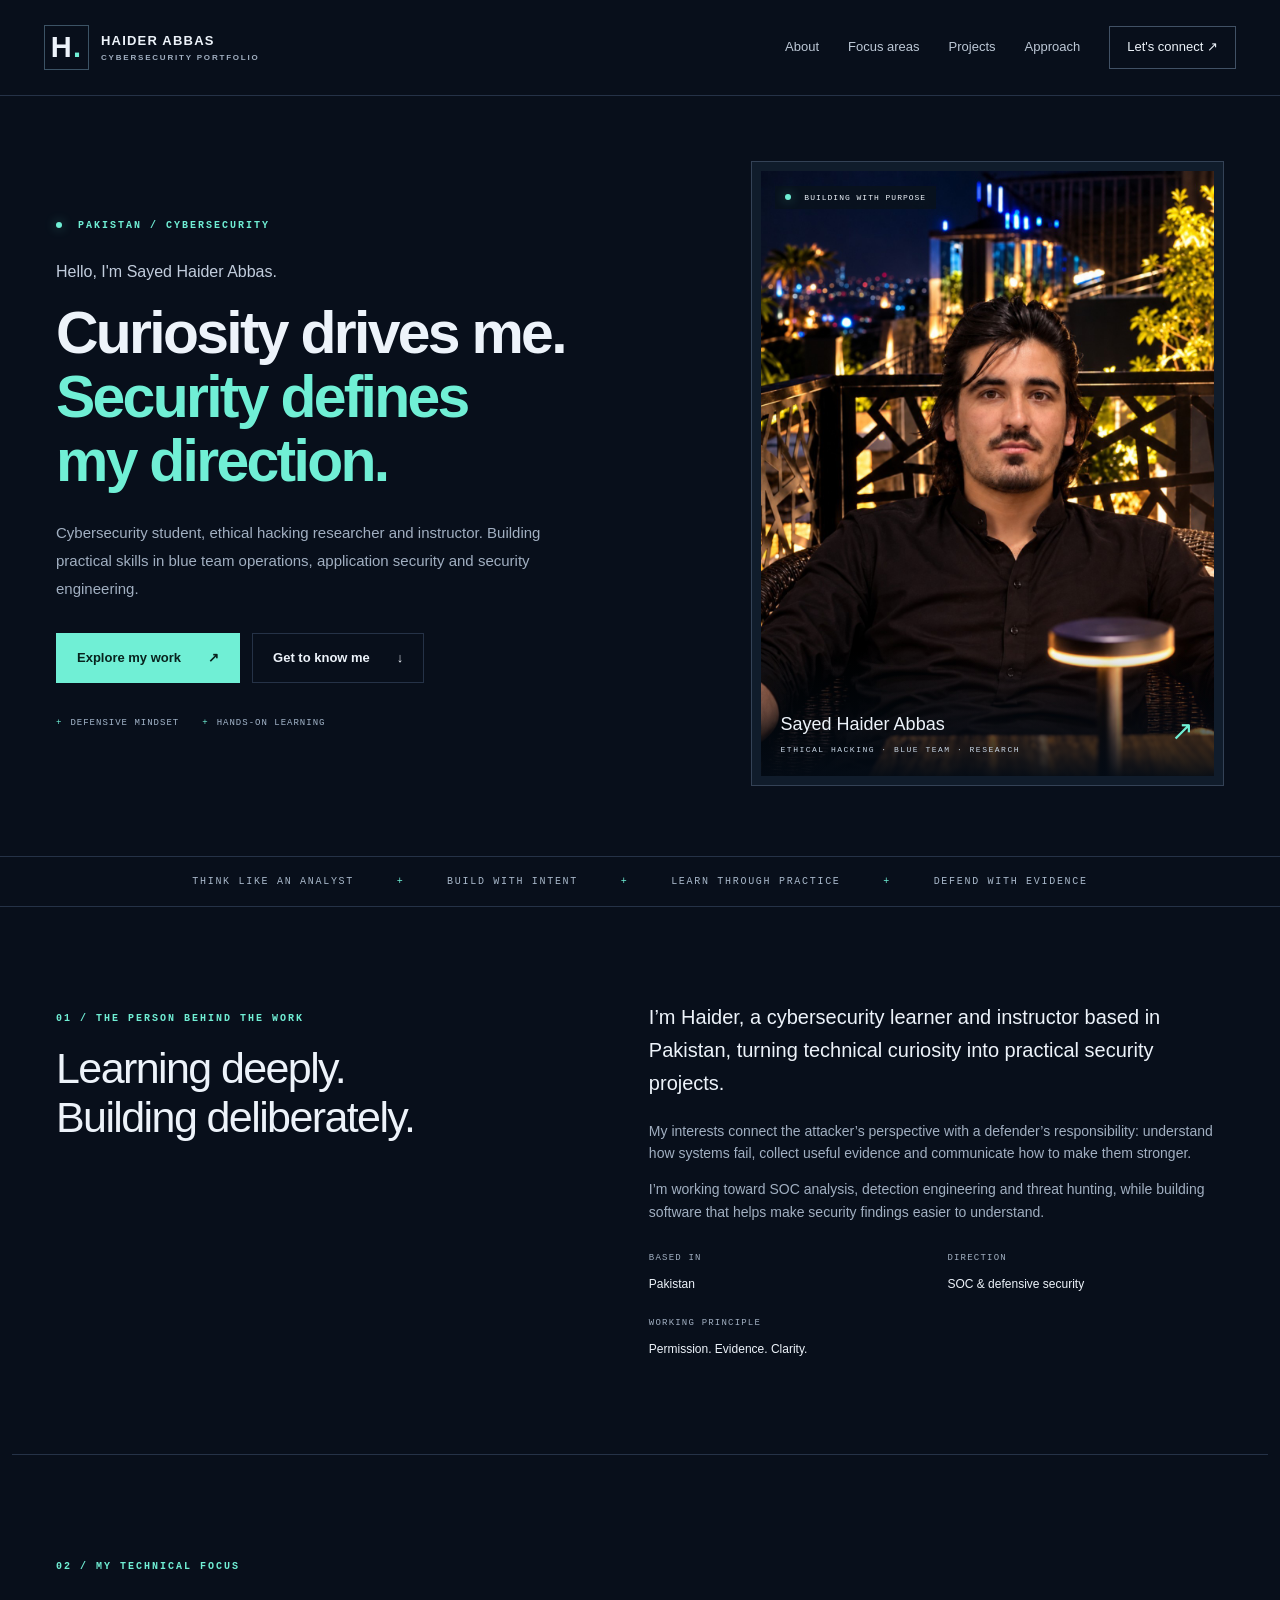
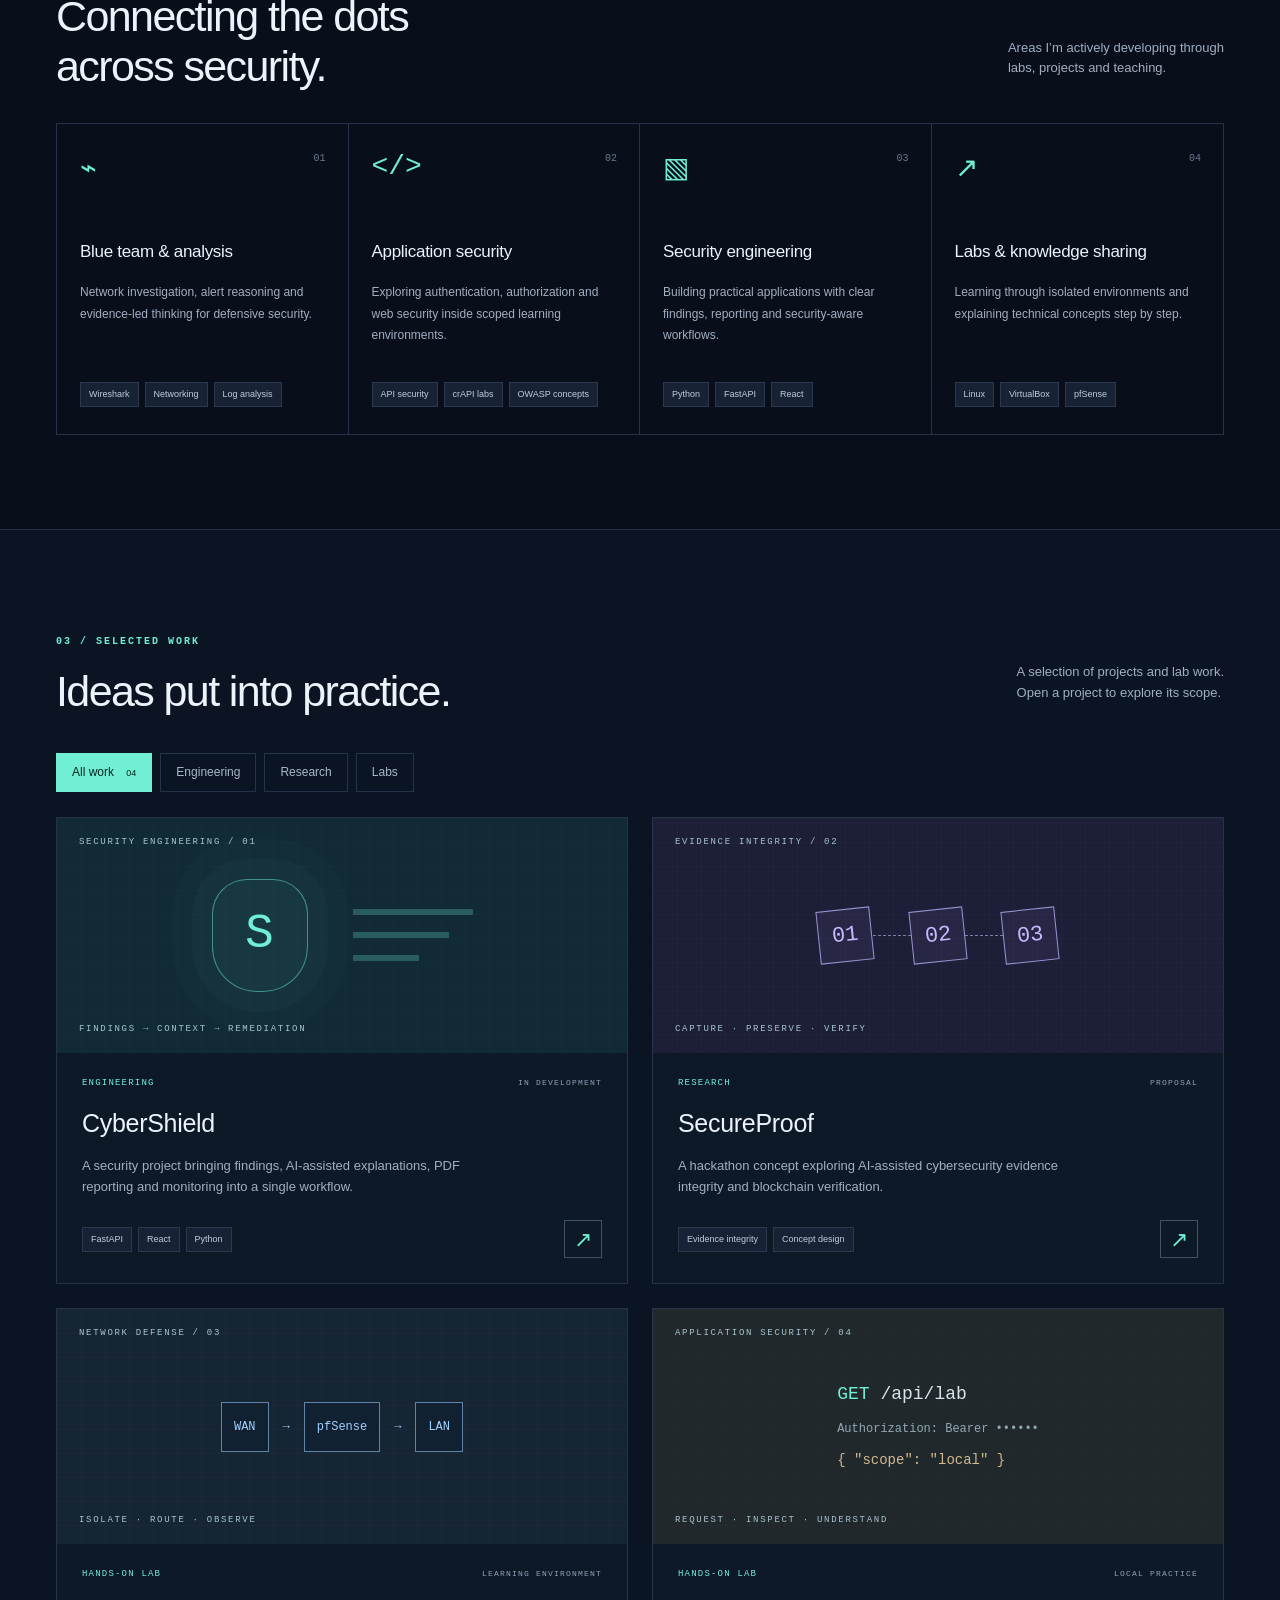
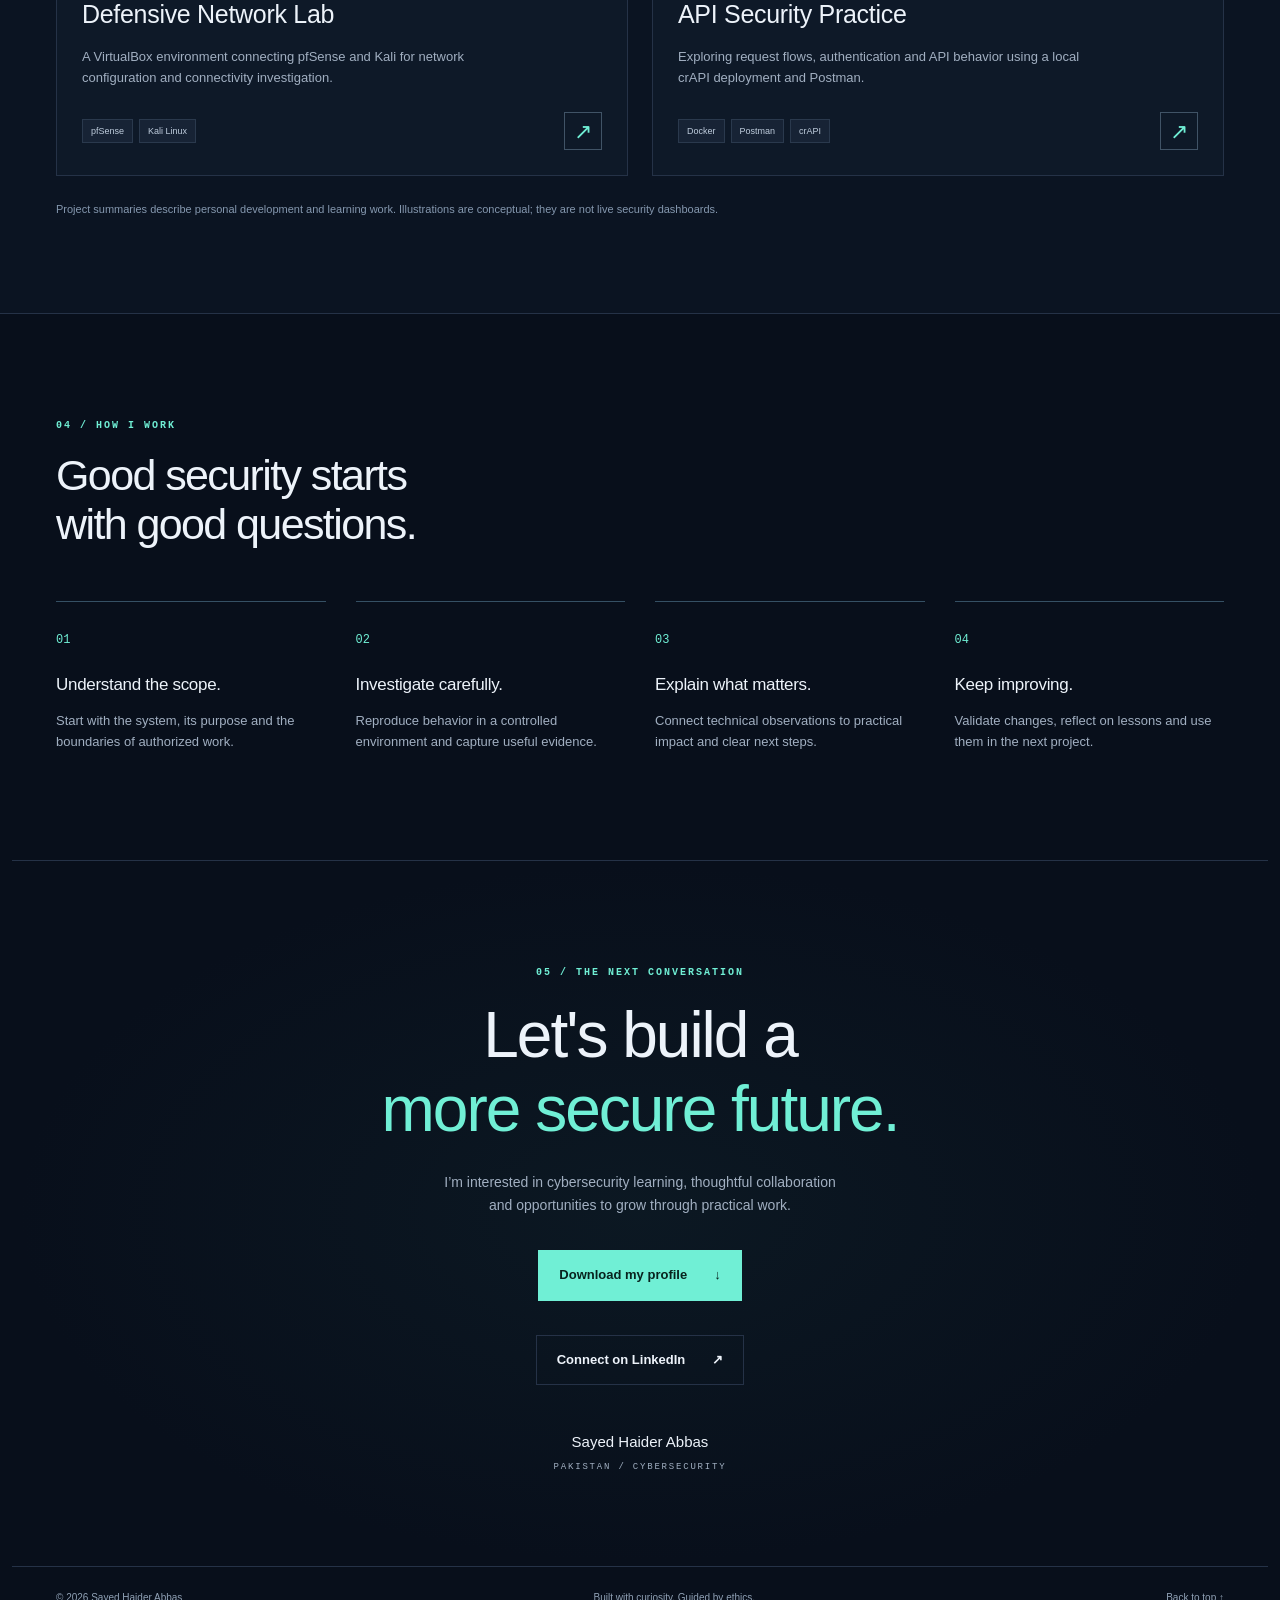
==== commit f6b47580: "Add Sayed Haider Abbas LinkedIn contact link" ====
--- a/index.html
+++ b/index.html
@@ -1,5 +1,6 @@
 <!doctype html>
-<html lang="en"><head><meta charset="utf-8"><meta name="viewport" content="width=device-width,initial-scale=1"><meta name="theme-color" content="#080f1b"><title>Sayed Haider Abbas | Cybersecurity Portfolio</title><meta name="description" content="Sayed Haider Abbas — cybersecurity student, ethical hacking researcher and instructor based in Pakistan. Explore defensive security labs and security engineering projects."><meta property="og:title" content="Sayed Haider Abbas | Cybersecurity"><meta property="og:description" content="Build. Investigate. Defend. Explore my security projects and hands-on learning."><meta property="og:type" content="website"><meta property="og:image" content="haider-original.png"><link rel="icon" href="favicon.svg"><link rel="stylesheet" href="style.css"><script src="app.js" defer></script></head>
+<html lang="en"><head><meta charset="utf-8"><meta name="viewport" content="width=device-width,initial-scale=1"><meta name="theme-color" content="#080f1b"><title>Sayed Haider Abbas | Cybersecurity Portfolio</title><meta name="description" content="Sayed Haider Abbas — cybersecurity student, ethical hacking researcher and instructor based in Pakistan. Explore defensive security labs and security engineering projects."><meta property="og:title" content="Sayed Haider Abbas | Cybersecurity"><meta property="og:description" content="Build. Investigate. Defend. Explore my security projects and hands-on learning."><meta property="og:type" content="website"><meta property="og:image" content="haider-original.png"><link rel="icon" href="favicon.svg"><link rel="stylesheet" href="style.css"><script src="app.js" defer></script><meta name="google-site-verification" content="595CsqNgagB_1lZO5PYE0hehPntuXX_Xbtw60q3-r6g" />
+</head>
 <body><a class="skip" href="#main">Skip to content</a><header><a class="brand" href="#home" aria-label="Sayed Haider Abbas home"><span class="brand-icon">H<span>.</span></span><span>HAIDER ABBAS<small>CYBERSECURITY PORTFOLIO</small></span></a><button class="menu" aria-expanded="false" aria-controls="navigation">Menu <span>☰</span></button><nav id="navigation" aria-label="Main navigation"><a href="#about">About</a><a href="#expertise">Focus areas</a><a href="#projects">Projects</a><a href="#approach">Approach</a><a class="nav-cta" href="#connect">Let's connect ↗</a></nav></header>
 <main id="main"><section class="hero wrap" id="home"><div class="hero-copy"><div class="eyebrow"><span class="dot"></span> PAKISTAN / CYBERSECURITY</div><p class="intro">Hello, I'm Sayed Haider Abbas.</p><h1>Curiosity drives me.<br><span>Security defines<br>my direction.</span></h1><p class="hero-description">Cybersecurity student, ethical hacking researcher and instructor. Building practical skills in blue team operations, application security and security engineering.</p><div class="actions"><a class="button primary" href="#projects">Explore my work <span>↗</span></a><a class="button secondary" href="#about">Get to know me <span>↓</span></a></div><div class="hero-tags"><span>DEFENSIVE MINDSET</span><span>HANDS-ON LEARNING</span></div></div><figure class="portrait"><img src="haider-original.png" alt="Sayed Haider Abbas seated outdoors at night, wearing a black shirt" width="1152" height="1536" fetchpriority="high"><div class="portrait-top"><span class="dot"></span> BUILDING WITH PURPOSE</div><figcaption><span>Sayed Haider Abbas<small>ETHICAL HACKING · BLUE TEAM · RESEARCH</small></span><span class="portrait-mark">↗</span></figcaption></figure></section>
 <div class="ticker" aria-label="Areas of interest"><div>THINK LIKE AN ANALYST <span>+</span> BUILD WITH INTENT <span>+</span> LEARN THROUGH PRACTICE <span>+</span> DEFEND WITH EVIDENCE</div></div>
@@ -11,5 +12,5 @@
 <article class="project" data-category="labs"><div class="project-art network-art" aria-hidden="true"><span class="art-label">NETWORK DEFENSE / 03</span><div class="network-nodes"><span>WAN</span><b>→</b><span>pfSense</span><b>→</b><span>LAN</span></div><span class="art-bottom">ISOLATE · ROUTE · OBSERVE</span></div><div class="project-content"><div class="project-meta">HANDS-ON LAB <span>LEARNING ENVIRONMENT</span></div><h3>Defensive Network Lab</h3><p>A VirtualBox environment connecting pfSense and Kali for network configuration and connectivity investigation.</p><div class="project-footer"><div class="chips"><span>pfSense</span><span>Kali Linux</span></div><button class="project-open" data-project="network" aria-label="Explore Defensive Network Lab">↗</button></div></div></article>
 <article class="project" data-category="labs"><div class="project-art api-art" aria-hidden="true"><span class="art-label">APPLICATION SECURITY / 04</span><div class="api-code"><span>GET</span> /api/lab<br><small>Authorization: Bearer ••••••</small><br><strong>{ "scope": "local" }</strong></div><span class="art-bottom">REQUEST · INSPECT · UNDERSTAND</span></div><div class="project-content"><div class="project-meta">HANDS-ON LAB <span>LOCAL PRACTICE</span></div><h3>API Security Practice</h3><p>Exploring request flows, authentication and API behavior using a local crAPI deployment and Postman.</p><div class="project-footer"><div class="chips"><span>Docker</span><span>Postman</span><span>crAPI</span></div><button class="project-open" data-project="api" aria-label="Explore API Security Practice">↗</button></div></div></article></div><p class="project-note">Project summaries describe personal development and learning work. Illustrations are conceptual; they are not live security dashboards.</p></div></section>
 <section class="wrap section" id="approach"><div class="section-head"><div><p class="eyebrow">04 / HOW I WORK</p><h2>Good security starts<br>with good questions.</h2></div></div><div class="steps"><article><span>01</span><h3>Understand the scope.</h3><p>Start with the system, its purpose and the boundaries of authorized work.</p></article><article><span>02</span><h3>Investigate carefully.</h3><p>Reproduce behavior in a controlled environment and capture useful evidence.</p></article><article><span>03</span><h3>Explain what matters.</h3><p>Connect technical observations to practical impact and clear next steps.</p></article><article><span>04</span><h3>Keep improving.</h3><p>Validate changes, reflect on lessons and use them in the next project.</p></article></div></section>
-<section class="wrap connect section" id="connect"><p class="eyebrow">05 / THE NEXT CONVERSATION</p><h2>Let's build a<br><span>more secure future.</span></h2><p>I’m interested in cybersecurity learning, thoughtful collaboration<br>and opportunities to grow through practical work.</p><a class="button primary" href="profile.txt" download>Download my profile <span>↓</span></a><p class="contact-note">A direct contact channel will be added here when available.</p><div class="signature">Sayed Haider Abbas <span>PAKISTAN / CYBERSECURITY</span></div></section></main><footer class="wrap"><span>© <span id="year">2026</span> Sayed Haider Abbas</span><span>Built with curiosity. Guided by ethics.</span><a href="#home">Back to top ↑</a></footer>
+<section class="wrap connect section" id="connect"><p class="eyebrow">05 / THE NEXT CONVERSATION</p><h2>Let's build a<br><span>more secure future.</span></h2><p>I’m interested in cybersecurity learning, thoughtful collaboration<br>and opportunities to grow through practical work.</p><a class="button primary" href="profile.txt" download>Download my profile <span>↓</span></a><p><a class="button secondary" href="https://www.linkedin.com/in/sayed-haider-abbas-4849bb425/" target="_blank" rel="noopener noreferrer">Connect on LinkedIn <span aria-hidden="true">↗</span></a></p><div class="signature">Sayed Haider Abbas <span>PAKISTAN / CYBERSECURITY</span></div></section></main><footer class="wrap"><span>© <span id="year">2026</span> Sayed Haider Abbas</span><span>Built with curiosity. Guided by ethics.</span><a href="#home">Back to top ↑</a></footer>
 <dialog id="project-dialog" aria-labelledby="dialog-title"><button class="close" aria-label="Close project details">×</button><p class="eyebrow" id="dialog-category"></p><h2 id="dialog-title"></h2><p id="dialog-description"></p><h3>Project scope</h3><ul id="dialog-points"></ul><div class="dialog-note" id="dialog-status"></div><button class="button secondary close-bottom">Back to projects</button></dialog></body></html>
